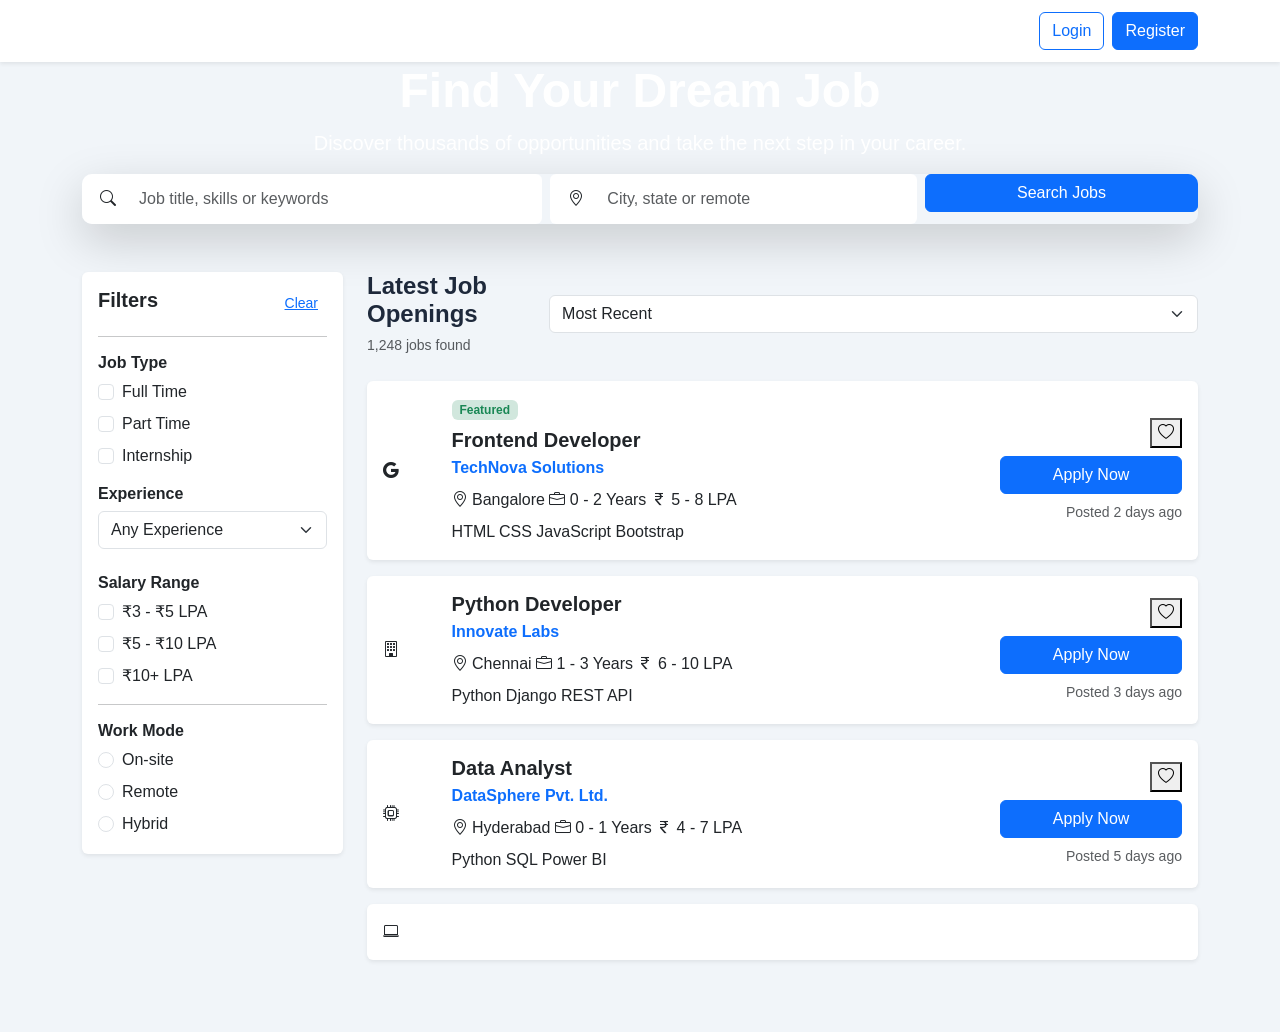
==== index.html @ 1d795477 "Update and rename index19.html to index.html" ====
<!DOCTYPE html>
<html lang="en">

<head>
    <meta charset="UTF-8">
    <meta name="viewport" content="width=device-width, initial-scale=1.0">

    <title>CareerHub - Job Portal</title>

    <!-- Bootstrap CSS -->
    <link href="https://cdn.jsdelivr.net/npm/bootstrap@5.3.3/dist/css/bootstrap.min.css"
          rel="stylesheet">

    <!-- Bootstrap Icons -->
    <link rel="stylesheet"
          href="https://cdn.jsdelivr.net/npm/bootstrap-icons@1.11.3/font/bootstrap-icons.min.css">

    <!-- Custom CSS -->
    <link rel="stylesheet" href="style19.css">
</head>

<body>


<!-- ================= NAVBAR ================= -->

<nav class="navbar navbar-expand-lg bg-white shadow-sm sticky-top">

    <div class="container">

        <a class="navbar-brand fw-bold text-primary fs-4" href="#">
            <i class="bi bi-briefcase-fill"></i>
            CareerHub
        </a>


        <button class="navbar-toggler"
                type="button"
                data-bs-toggle="collapse"
                data-bs-target="#navbarContent">

            <span class="navbar-toggler-icon"></span>

        </button>


        <div class="collapse navbar-collapse" id="navbarContent">

            <ul class="navbar-nav mx-auto">

                <li class="nav-item">
                    <a class="nav-link active" href="#home">
                        Home
                    </a>
                </li>

                <li class="nav-item">
                    <a class="nav-link" href="#jobs">
                        Find Jobs
                    </a>
                </li>

                <li class="nav-item">
                    <a class="nav-link" href="#companies">
                        Companies
                    </a>
                </li>

                <li class="nav-item">
                    <a class="nav-link" href="#applications">
                        My Applications
                    </a>
                </li>

            </ul>


            <div class="d-flex gap-2">

                <button class="btn btn-outline-primary">
                    Login
                </button>

                <button class="btn btn-primary">
                    Register
                </button>

            </div>

        </div>

    </div>

</nav>


<!-- ================= HERO ================= -->

<section class="hero-section" id="home">

    <div class="container">

        <div class="text-center text-white">

            <h1 class="display-5 fw-bold">
                Find Your Dream Job
            </h1>

            <p class="lead">
                Discover thousands of opportunities and take the next step in your career.
            </p>

        </div>


        <!-- SEARCH BOX -->

        <div class="search-box shadow-lg">

            <div class="row g-2">

                <div class="col-lg-5">

                    <div class="input-group">

                        <span class="input-group-text bg-white">
                            <i class="bi bi-search"></i>
                        </span>

                        <input type="text"
                               class="form-control"
                               placeholder="Job title, skills or keywords">

                    </div>

                </div>


                <div class="col-lg-4">

                    <div class="input-group">

                        <span class="input-group-text bg-white">
                            <i class="bi bi-geo-alt"></i>
                        </span>

                        <input type="text"
                               class="form-control"
                               placeholder="City, state or remote">

                    </div>

                </div>


                <div class="col-lg-3">

                    <button class="btn btn-primary w-100 search-btn">
                        Search Jobs
                    </button>

                </div>


            </div>

        </div>

    </div>

</section>


<!-- ================= JOB CONTENT ================= -->

<section class="py-5" id="jobs">

    <div class="container">

        <div class="row g-4">


            <!-- ================= FILTER SIDEBAR ================= -->

            <div class="col-lg-3">

                <div class="card filter-card shadow-sm border-0">

                    <div class="card-body">

                        <div class="d-flex justify-content-between">

                            <h5 class="fw-bold">
                                Filters
                            </h5>

                            <button class="btn btn-sm btn-link">
                                Clear
                            </button>

                        </div>


                        <hr>


                        <!-- Job Type -->

                        <h6 class="fw-bold">
                            Job Type
                        </h6>

                        <div class="form-check mb-2">

                            <input class="form-check-input"
                                   type="checkbox"
                                   id="fulltime">

                            <label class="form-check-label"
                                   for="fulltime">
                                Full Time
                            </label>

                        </div>


                        <div class="form-check mb-2">

                            <input class="form-check-input"
                                   type="checkbox"
                                   id="parttime">

                            <label class="form-check-label"
                                   for="parttime">
                                Part Time
                            </label>

                        </div>


                        <div class="form-check mb-3">

                            <input class="form-check-input"
                                   type="checkbox"
                                   id="internship">

                            <label class="form-check-label"
                                   for="internship">
                                Internship
                            </label>

                        </div>


                        <!-- Experience -->

                        <h6 class="fw-bold">
                            Experience
                        </h6>

                        <select class="form-select mb-4">

                            <option>Any Experience</option>
                            <option>Fresher</option>
                            <option>1 - 2 Years</option>
                            <option>3 - 5 Years</option>
                            <option>5+ Years</option>

                        </select>


                        <!-- Salary -->

                        <h6 class="fw-bold">
                            Salary Range
                        </h6>

                        <div class="form-check mb-2">

                            <input class="form-check-input"
                                   type="checkbox">

                            <label class="form-check-label">
                                ₹3 - ₹5 LPA
                            </label>

                        </div>

                        <div class="form-check mb-2">

                            <input class="form-check-input"
                                   type="checkbox">

                            <label class="form-check-label">
                                ₹5 - ₹10 LPA
                            </label>

                        </div>

                        <div class="form-check mb-2">

                            <input class="form-check-input"
                                   type="checkbox">

                            <label class="form-check-label">
                                ₹10+ LPA
                            </label>

                        </div>


                        <hr>


                        <!-- Work Mode -->

                        <h6 class="fw-bold">
                            Work Mode
                        </h6>

                        <div class="form-check mb-2">

                            <input class="form-check-input"
                                   type="radio"
                                   name="mode">

                            <label class="form-check-label">
                                On-site
                            </label>

                        </div>

                        <div class="form-check mb-2">

                            <input class="form-check-input"
                                   type="radio"
                                   name="mode">

                            <label class="form-check-label">
                                Remote
                            </label>

                        </div>

                        <div class="form-check">

                            <input class="form-check-input"
                                   type="radio"
                                   name="mode">

                            <label class="form-check-label">
                                Hybrid
                            </label>

                        </div>

                    </div>

                </div>

            </div>


            <!-- ================= JOB LISTINGS ================= -->

            <div class="col-lg-9">

                <div class="d-flex justify-content-between align-items-center mb-4">

                    <div>

                        <h4 class="fw-bold mb-1">
                            Latest Job Openings
                        </h4>

                        <small class="text-muted">
                            1,248 jobs found
                        </small>

                    </div>


                    <select class="form-select sort-select">

                        <option>Most Recent</option>
                        <option>Highest Salary</option>
                        <option>Most Relevant</option>

                    </select>

                </div>


                <!-- JOB 1 -->

                <div class="card job-card shadow-sm border-0 mb-3">

                    <div class="card-body">

                        <div class="row align-items-center">

                            <div class="col-md-1">

                                <div class="company-logo">
                                    <i class="bi bi-google"></i>
                                </div>

                            </div>


                            <div class="col-md-8">

                                <span class="badge bg-success-subtle text-success mb-2">
                                    Featured
                                </span>

                                <h5 class="fw-bold mb-1">
                                    Frontend Developer
                                </h5>

                                <p class="text-primary fw-semibold mb-2">
                                    TechNova Solutions
                                </p>

                                <div class="job-info">

                                    <span>
                                        <i class="bi bi-geo-alt"></i>
                                        Bangalore
                                    </span>

                                    <span>
                                        <i class="bi bi-briefcase"></i>
                                        0 - 2 Years
                                    </span>

                                    <span>
                                        <i class="bi bi-currency-rupee"></i>
                                        5 - 8 LPA
                                    </span>

                                </div>

                                <div class="mt-2">

                                    <span class="skill-tag">
                                        HTML
                                    </span>

                                    <span class="skill-tag">
                                        CSS
                                    </span>

                                    <span class="skill-tag">
                                        JavaScript
                                    </span>

                                    <span class="skill-tag">
                                        Bootstrap
                                    </span>

                                </div>

                            </div>


                            <div class="col-md-3 text-md-end mt-3 mt-md-0">

                                <button class="favorite-btn mb-2">
                                    <i class="bi bi-heart"></i>
                                </button>

                                <button class="btn btn-primary w-100"
                                        data-bs-toggle="modal"
                                        data-bs-target="#applyModal">

                                    Apply Now

                                </button>

                                <small class="text-muted d-block mt-2">
                                    Posted 2 days ago
                                </small>

                            </div>

                        </div>

                    </div>

                </div>


                <!-- JOB 2 -->

                <div class="card job-card shadow-sm border-0 mb-3">

                    <div class="card-body">

                        <div class="row align-items-center">

                            <div class="col-md-1">

                                <div class="company-logo company-orange">
                                    <i class="bi bi-building"></i>
                                </div>

                            </div>


                            <div class="col-md-8">

                                <h5 class="fw-bold mb-1">
                                    Python Developer
                                </h5>

                                <p class="text-primary fw-semibold mb-2">
                                    Innovate Labs
                                </p>

                                <div class="job-info">

                                    <span>
                                        <i class="bi bi-geo-alt"></i>
                                        Chennai
                                    </span>

                                    <span>
                                        <i class="bi bi-briefcase"></i>
                                        1 - 3 Years
                                    </span>

                                    <span>
                                        <i class="bi bi-currency-rupee"></i>
                                        6 - 10 LPA
                                    </span>

                                </div>

                                <div class="mt-2">

                                    <span class="skill-tag">
                                        Python
                                    </span>

                                    <span class="skill-tag">
                                        Django
                                    </span>

                                    <span class="skill-tag">
                                        REST API
                                    </span>

                                </div>

                            </div>


                            <div class="col-md-3 text-md-end mt-3 mt-md-0">

                                <button class="favorite-btn mb-2">
                                    <i class="bi bi-heart"></i>
                                </button>

                                <button class="btn btn-primary w-100"
                                        data-bs-toggle="modal"
                                        data-bs-target="#applyModal">

                                    Apply Now

                                </button>

                                <small class="text-muted d-block mt-2">
                                    Posted 3 days ago
                                </small>

                            </div>

                        </div>

                    </div>

                </div>


                <!-- JOB 3 -->

                <div class="card job-card shadow-sm border-0 mb-3">

                    <div class="card-body">

                        <div class="row align-items-center">

                            <div class="col-md-1">

                                <div class="company-logo company-purple">
                                    <i class="bi bi-cpu"></i>
                                </div>

                            </div>


                            <div class="col-md-8">

                                <h5 class="fw-bold mb-1">
                                    Data Analyst
                                </h5>

                                <p class="text-primary fw-semibold mb-2">
                                    DataSphere Pvt. Ltd.
                                </p>

                                <div class="job-info">

                                    <span>
                                        <i class="bi bi-geo-alt"></i>
                                        Hyderabad
                                    </span>

                                    <span>
                                        <i class="bi bi-briefcase"></i>
                                        0 - 1 Years
                                    </span>

                                    <span>
                                        <i class="bi bi-currency-rupee"></i>
                                        4 - 7 LPA
                                    </span>

                                </div>

                                <div class="mt-2">

                                    <span class="skill-tag">
                                        Python
                                    </span>

                                    <span class="skill-tag">
                                        SQL
                                    </span>

                                    <span class="skill-tag">
                                        Power BI
                                    </span>

                                </div>

                            </div>


                            <div class="col-md-3 text-md-end mt-3 mt-md-0">

                                <button class="favorite-btn mb-2">
                                    <i class="bi bi-heart"></i>
                                </button>

                                <button class="btn btn-primary w-100"
                                        data-bs-toggle="modal"
                                        data-bs-target="#applyModal">

                                    Apply Now

                                </button>

                                <small class="text-muted d-block mt-2">
                                    Posted 5 days ago
                                </small>

                            </div>

                        </div>

                    </div>

                </div>


                <!-- JOB 4 -->

                <div class="card job-card shadow-sm border-0 mb-4">

                    <div class="card-body">

                        <div class="row align-items-center">

                            <div class="col-md-1">

                                <div class="company-logo company-green">
                                    <i class="bi bi-laptop"></i>
                                </div>

                            </div>


                            <div class="col-md-8">
---- style19.css ----
/* ================= GENERAL ================= */

body {
    margin: 0;

    font-family: Arial, sans-serif;

    color: #1e293b;

    background: #f1f5f9;
}


/* ================= NAVBAR ================= */

.weather-nav {
    background: #2563eb;
}

.navbar-brand {
    color: white !important;
}

.nav-link {
    color: rgba(255, 255, 255, 0.85) !important;

    margin-left: 15px;
}

.nav-link:hover,
.nav-link.active {
    color: white !important;
}


/* ================= SEARCH ================= */

.search-box {
    border-radius: 10px;

    overflow: hidden;
}

.search-box .input-group-text {
    background: white;

    border: none;

    padding-left: 18px;
}

.search-box .form-control {
    height: 50px;

    border: none;

    box-shadow: none;
}

.search-box .btn {
    padding-left: 25px;

    padding-right: 25px;
}


/* ================= CURRENT WEATHER ================= */

.current-weather {
    border-radius: 18px;

    background: linear-gradient(
        135deg,
        #dbeafe,
        #eff6ff
    );
}

.location-label {
    color: #2563eb;

    font-weight: 600;
}

.weather-main-icon {
    font-size: 120px;

    color: #f59e0b;
}

.temperature-range {
    color: #64748b;

    font-weight: 500;
}


/* ================= DETAIL CARDS ================= */

.weather-detail-card {
    border-radius: 12px;

    transition: 0.3s;
}

.weather-detail-card:hover {
    transform: translateY(-4px);
}

.detail-icon {
    font-size: 25px;

    color: #2563eb;

    margin-bottom: 12px;

    display: block;
}


/* ================= HOURLY FORECAST ================= */

.hour-item {
    padding: 12px 5px;

    display: flex;

    flex-direction: column;

    align-items: center;

    gap: 10px;
}

.hour-item small {
    color: #64748b;
}

.hour-item i {
    font-size: 27px;

    color: #f59e0b;
}

.hour-item strong {
    font-size: 18px;
}


/* ================= 7 DAY FORECAST ================= */

.forecast-row {
    display: grid;

    grid-template-columns:
        1.2fr
        0.7fr
        2fr
        1fr;

    align-items: center;

    padding: 18px 25px;

    border-bottom: 1px solid #e2e8f0;
}

.forecast-row:last-child {
    border-bottom: none;
}

.day-name {
    display: flex;

    flex-direction: column;
}

.day-name small {
    color: #94a3b8;

    margin-top: 3px;
}

.forecast-icon {
    font-size: 28px;

    color: #f59e0b;
}

.weather-status {
    color: #64748b;
}


/* ================= SUMMARY ================= */

.weather-summary {
    border-radius: 14px;

    background: white;
}


/* ================= FOOTER ================= */

.footer {
    background: #0f172a;

    color: #94a3b8;

    padding: 45px 0 25px;
}

.footer h5 {
    color: white;
}

.footer a {
    color: #94a3b8;

    text-decoration: none;

    margin-left: 20px;
}

.footer a:hover {
    color: white;
}


/* ================= RESPONSIVE ================= */

@media (max-width: 767px) {

    .weather-main-icon {
        font-size: 90px;
    }

    .forecast-row {
        grid-template-columns:
            1fr
            0.5fr
            1.5fr
            1fr;

        gap: 10px;

        padding: 15px;
    }

    .weather-status {
        font-size: 13px;
    }

    .hour-item {
        padding: 8px 2px;
    }

    .hour-item i {
        font-size: 22px;
    }

    .hour-item strong {
        font-size: 15px;
    }

    .footer a {
        margin-left: 0;

        margin-right: 15px;
    }

}@charset "utf-8";
/* CSS Document */
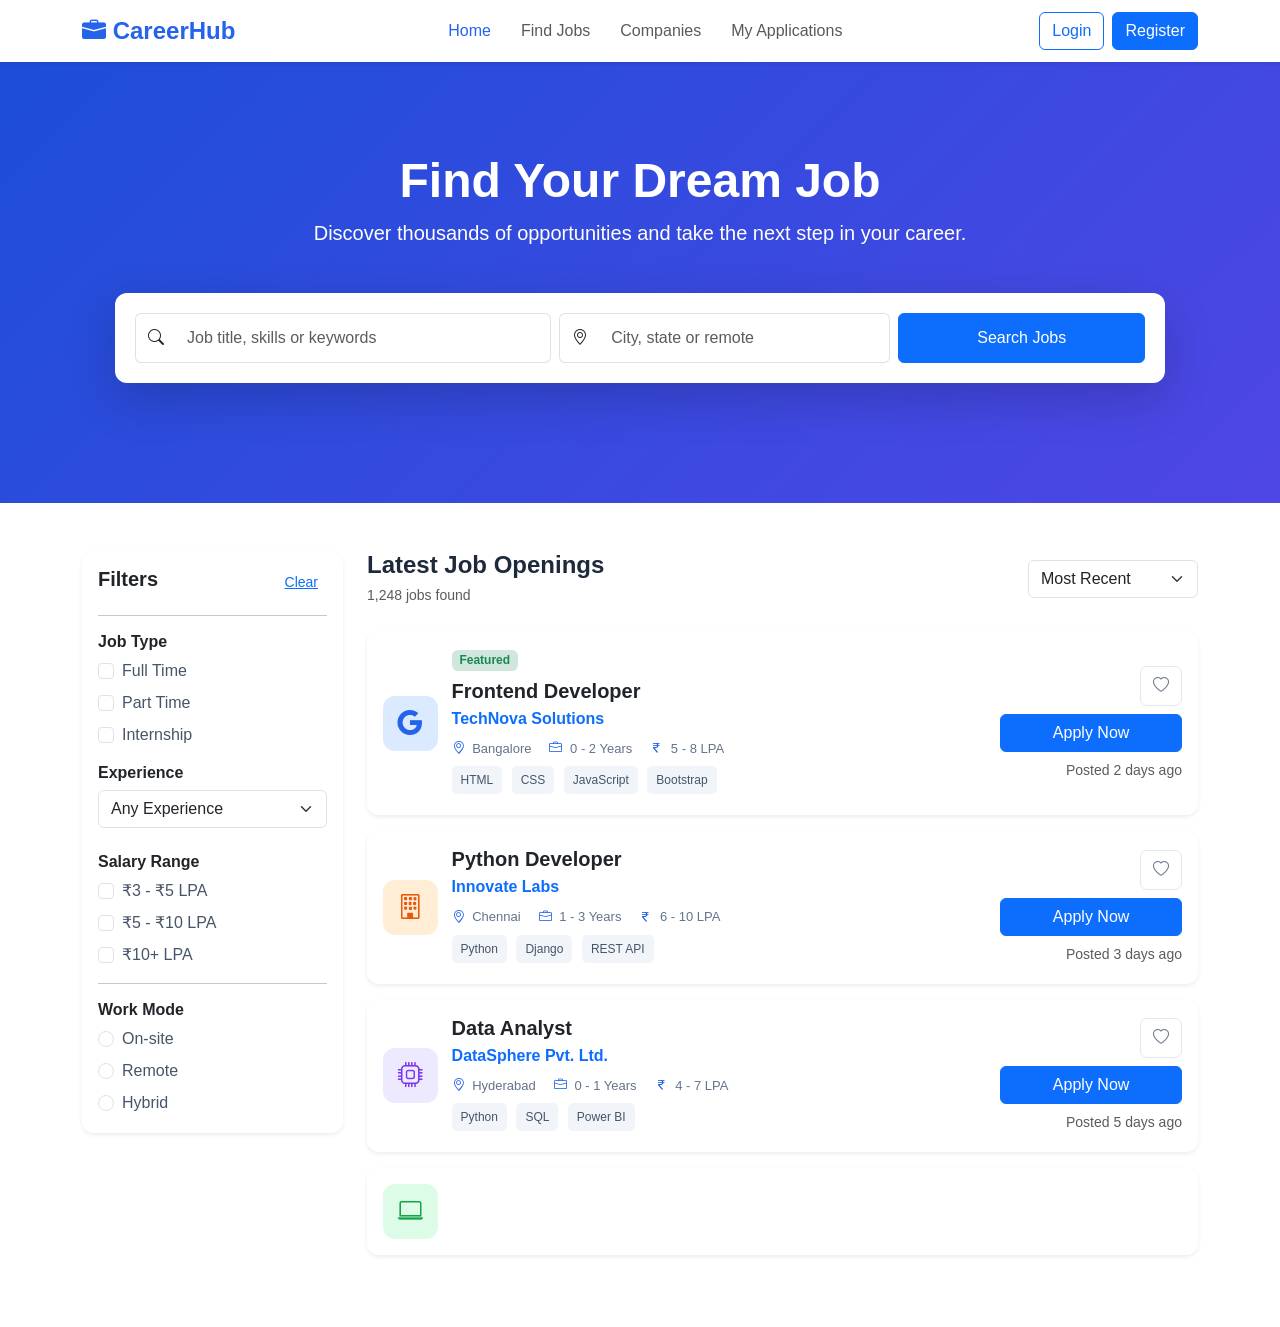
==== commit 21c791d5: "Update index.html" ====
--- a/index.html
+++ b/index.html
@@ -16,7 +16,7 @@
           href="https://cdn.jsdelivr.net/npm/bootstrap-icons@1.11.3/font/bootstrap-icons.min.css">
 
     <!-- Custom CSS -->
-    <link rel="stylesheet" href="style19.css">
+    <link rel="stylesheet" href="style18.css">
 </head>
 
 <body>
--- a/style18.css
+++ b/style18.css
@@ -0,0 +1,365 @@
+/* ================= GENERAL ================= */
+
+body {
+    margin: 0;
+
+    font-family: Arial, sans-serif;
+
+    color: #1e293b;
+
+    background: #ffffff;
+}
+
+
+/* ================= NAVBAR ================= */
+
+.navbar-brand {
+    color: #2563eb !important;
+}
+
+.nav-link {
+    font-weight: 500;
+
+    margin: 0 7px;
+}
+
+.nav-link:hover,
+.nav-link.active {
+    color: #2563eb !important;
+}
+
+
+/* ================= HERO ================= */
+
+.hero-section {
+    padding: 90px 0 120px;
+
+    background: linear-gradient(
+        135deg,
+        #1d4ed8,
+        #4f46e5
+    );
+}
+
+.hero-section h1 {
+    font-size: 48px;
+}
+
+
+/* ================= SEARCH ================= */
+
+.search-box {
+    background: white;
+
+    padding: 20px;
+
+    border-radius: 12px;
+
+    max-width: 1050px;
+
+    margin: 45px auto 0;
+}
+
+.search-box .input-group-text {
+    border-right: none;
+}
+
+.search-box .form-control {
+    border-left: none;
+
+    height: 50px;
+}
+
+.search-btn {
+    height: 50px;
+}
+
+
+/* ================= FILTER ================= */
+
+.filter-card {
+    border-radius: 12px;
+
+    position: sticky;
+
+    top: 90px;
+}
+
+.form-check-label {
+    color: #475569;
+}
+
+.sort-select {
+    width: 170px;
+}
+
+
+/* ================= JOB CARD ================= */
+
+.job-card {
+    border-radius: 12px;
+
+    transition: 0.3s;
+}
+
+.job-card:hover {
+    transform: translateY(-3px);
+
+    box-shadow: 0 8px 25px rgba(0, 0, 0, 0.08) !important;
+}
+
+.company-logo {
+    width: 55px;
+    height: 55px;
+
+    border-radius: 12px;
+
+    background: #dbeafe;
+
+    color: #2563eb;
+
+    display: flex;
+
+    align-items: center;
+    justify-content: center;
+
+    font-size: 25px;
+}
+
+.company-orange {
+    background: #ffedd5;
+
+    color: #ea580c;
+}
+
+.company-purple {
+    background: #ede9fe;
+
+    color: #7c3aed;
+}
+
+.company-green {
+    background: #dcfce7;
+
+    color: #16a34a;
+}
+
+
+/* ================= JOB INFORMATION ================= */
+
+.job-info {
+    display: flex;
+
+    flex-wrap: wrap;
+
+    gap: 18px;
+
+    color: #64748b;
+
+    font-size: 13px;
+}
+
+.job-info i {
+    color: #2563eb;
+
+    margin-right: 4px;
+}
+
+
+/* ================= SKILLS ================= */
+
+.skill-tag {
+    display: inline-block;
+
+    background: #f1f5f9;
+
+    color: #475569;
+
+    padding: 5px 9px;
+
+    border-radius: 5px;
+
+    font-size: 12px;
+
+    margin-right: 5px;
+
+    margin-bottom: 5px;
+}
+
+
+/* ================= FAVORITE ================= */
+
+.favorite-btn {
+    border: 1px solid #e2e8f0;
+
+    background: white;
+
+    border-radius: 7px;
+
+    padding: 7px 12px;
+
+    color: #64748b;
+}
+
+.favorite-btn:hover {
+    color: #ef4444;
+
+    border-color: #fecaca;
+}
+
+
+/* ================= COMPANY CARDS ================= */
+
+.company-card {
+    border-radius: 12px;
+
+    transition: 0.3s;
+}
+
+.company-card:hover {
+    transform: translateY(-5px);
+}
+
+.large-company-logo {
+    width: 65px;
+    height: 65px;
+
+    border-radius: 15px;
+
+    margin: 0 auto 15px;
+
+    background: #dbeafe;
+
+    color: #2563eb;
+
+    display: flex;
+
+    align-items: center;
+    justify-content: center;
+
+    font-weight: bold;
+
+    font-size: 20px;
+}
+
+.orange-logo {
+    background: #ffedd5;
+
+    color: #ea580c;
+}
+
+.purple-logo {
+    background: #ede9fe;
+
+    color: #7c3aed;
+}
+
+.green-logo {
+    background: #dcfce7;
+
+    color: #16a34a;
+}
+
+
+/* ================= WORKFLOW ================= */
+
+.workflow-step {
+    padding: 20px;
+}
+
+.step-icon {
+    width: 70px;
+    height: 70px;
+
+    margin: auto;
+
+    border-radius: 50%;
+
+    background: #dbeafe;
+
+    color: #2563eb;
+
+    display: flex;
+
+    align-items: center;
+    justify-content: center;
+
+    font-size: 28px;
+}
+
+
+/* ================= FOOTER ================= */
+
+.footer {
+    background: #0f172a;
+
+    color: #94a3b8;
+
+    padding: 50px 0 25px;
+}
+
+.footer a {
+    display: block;
+
+    color: #94a3b8;
+
+    text-decoration: none;
+
+    margin-bottom: 8px;
+}
+
+.footer a:hover {
+    color: white;
+}
+
+.social-icons {
+    display: flex;
+
+    gap: 15px;
+}
+
+.social-icons a {
+    font-size: 22px;
+}
+
+
+/* ================= RESPONSIVE ================= */
+
+@media (max-width: 991px) {
+
+    .hero-section h1 {
+        font-size: 38px;
+    }
+
+    .filter-card {
+        position: static;
+    }
+
+}
+
+
+@media (max-width: 767px) {
+
+    .hero-section {
+        padding: 65px 0 70px;
+    }
+
+    .hero-section h1 {
+        font-size: 32px;
+    }
+
+    .search-box {
+        margin-top: 30px;
+    }
+
+    .sort-select {
+        width: 140px;
+    }
+
+    .company-logo {
+        margin-bottom: 15px;
+    }
+
+}@charset "utf-8";
+/* CSS Document */
+
